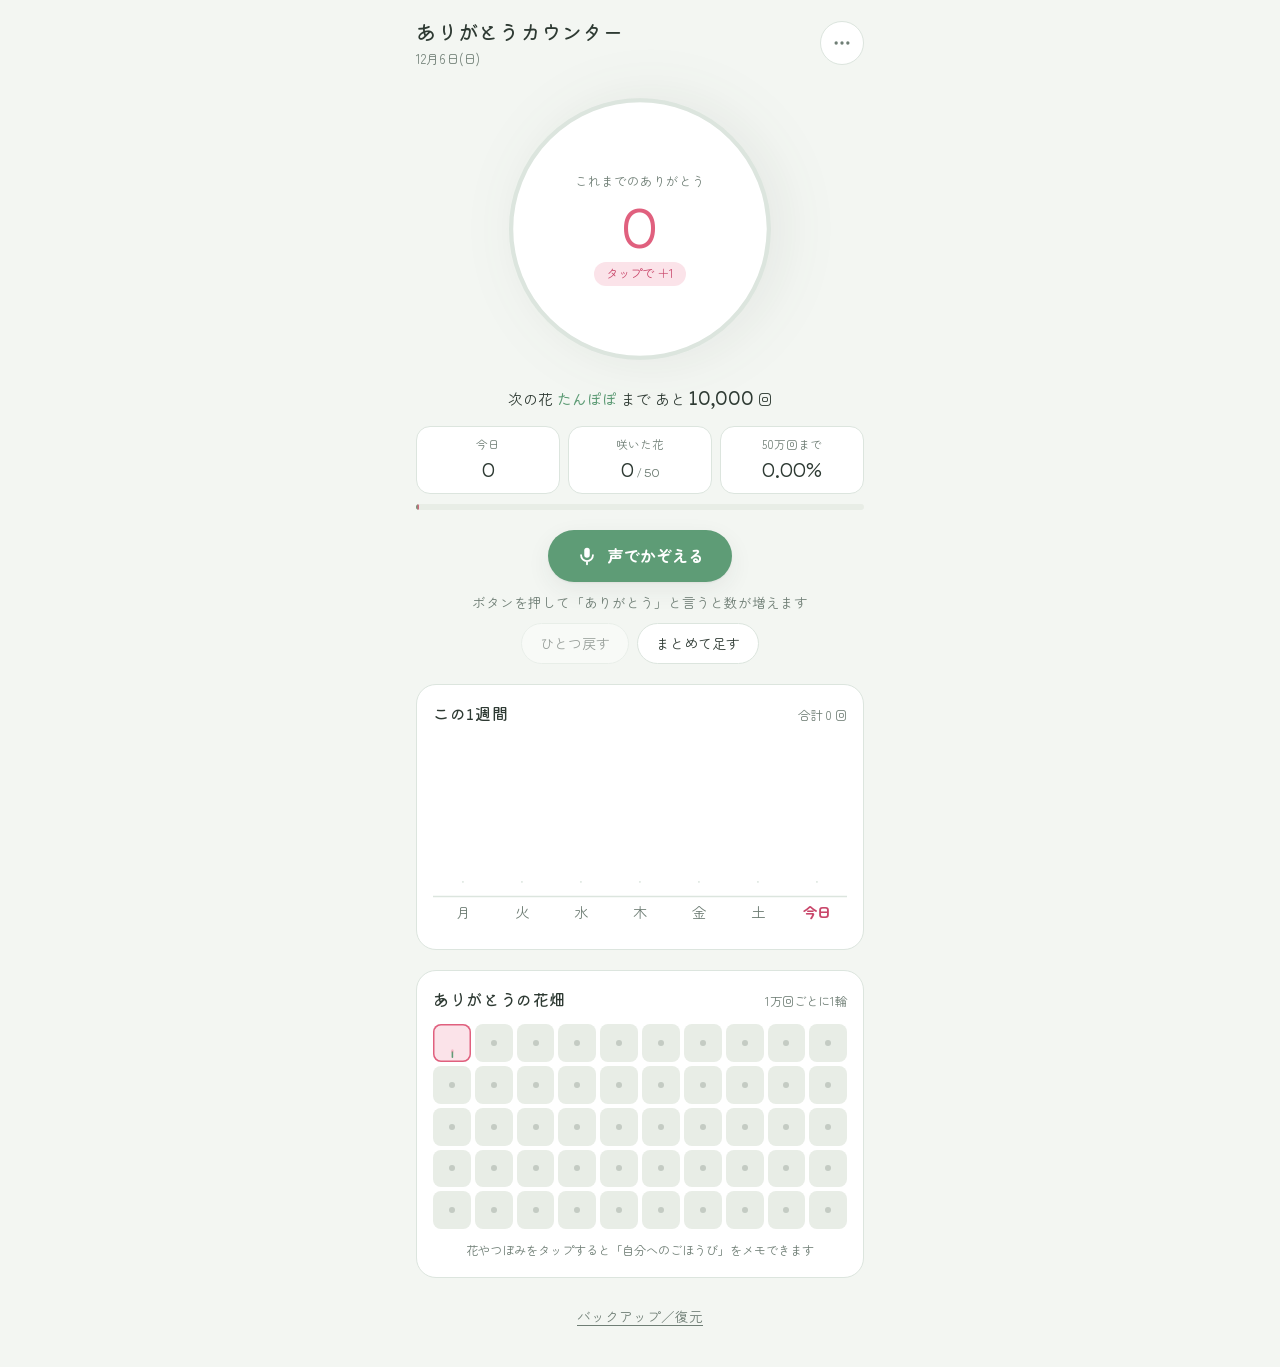
==== index.html @ 93143ad6 "ありがとうカウンター PWA を追加 Co-Authored-By: Claude Opus 5.5 <noreply@anthropic.com>" ====
<!doctype html>
<html lang="ja">
<head>
<meta charset="utf-8">
<meta name="viewport" content="width=device-width, initial-scale=1, viewport-fit=cover">
<title>ありがとうカウンター</title>
<meta name="description" content="「ありがとう」を声で数えて、50万回で50輪の花を咲かせるアプリ">
<meta name="theme-color" content="#F3F6F2" media="(prefers-color-scheme: light)">
<meta name="theme-color" content="#1C2420" media="(prefers-color-scheme: dark)">
<link rel="manifest" href="manifest.webmanifest">
<link rel="icon" href="icons/favicon-64.png" type="image/png">
<link rel="apple-touch-icon" href="icons/apple-touch-icon.png">
<meta name="apple-mobile-web-app-capable" content="yes">
<meta name="mobile-web-app-capable" content="yes">
<meta name="apple-mobile-web-app-title" content="ありがとう">
<meta name="apple-mobile-web-app-status-bar-style" content="default">
<link rel="preconnect" href="https://fonts.googleapis.com">
<link rel="preconnect" href="https://fonts.gstatic.com" crossorigin>
<link rel="stylesheet" href="https://fonts.googleapis.com/css2?family=Kiwi+Maru:wght@400;500&family=Zen+Maru+Gothic:wght@500;700&display=swap">
<link rel="stylesheet" href="styles.css">
<script type="module" src="js/main.js"></script>
</head>
<body>
<div class="app">
  <header class="top">
    <div>
      <h1>ありがとうカウンター</h1>
      <p class="date" id="date"></p>
    </div>
    <button class="icon-btn" id="menuBtn" type="button" aria-label="設定とバックアップ">
      <svg viewBox="0 0 24 24" aria-hidden="true"><circle cx="5" cy="12" r="2"/><circle cx="12" cy="12" r="2"/><circle cx="19" cy="12" r="2"/></svg>
    </button>
  </header>

  <!-- 合計：タップで +1。リングは次の花までの進み具合 -->
  <section class="hero">
    <button class="counter" id="tapBtn" type="button" aria-label="ありがとうを1回数える">
      <svg class="ring" viewBox="0 0 100 100" aria-hidden="true">
        <circle class="face" cx="50" cy="50" r="46"/>
        <circle class="prog" id="ringProg" cx="50" cy="50" r="46" pathLength="100" stroke-dasharray="100" stroke-dashoffset="100"/>
      </svg>
      <span class="inner">
        <span class="label">これまでのありがとう</span>
        <span class="num" id="total">0</span>
        <span class="tap-hint">タップで ＋1</span>
      </span>
    </button>

    <p class="next" id="nextText"></p>

    <dl class="stats">
      <div><dt>今日</dt><dd id="today">0</dd></div>
      <div><dt>咲いた花</dt><dd><span id="bloomed">0</span><small> / 50</small></dd></div>
      <div><dt>50万回まで</dt><dd id="goalPct">0%</dd></div>
    </dl>
    <div class="track" aria-hidden="true"><div class="fill" id="goalFill"></div></div>
  </section>

  <section class="voice">
    <button class="mic" id="micBtn" type="button" aria-pressed="false">
      <svg viewBox="0 0 24 24" aria-hidden="true"><rect x="9" y="3" width="6" height="11" rx="3"/><path d="M5.5 11a6.5 6.5 0 0 0 13 0M12 17.5V21" fill="none" stroke="currentColor" stroke-width="2" stroke-linecap="round"/></svg>
      <span id="micLabel">声でかぞえる</span>
    </button>
    <p class="heard" id="heard" aria-live="polite">ボタンを押して「ありがとう」と言うと数が増えます</p>
    <div class="actions">
      <button class="pill" id="undoBtn" type="button" disabled>ひとつ戻す</button>
      <button class="pill" id="bulkBtn" type="button">まとめて足す</button>
    </div>
  </section>

  <section class="card">
    <div class="card-head"><h2>この1週間</h2><span class="sub" id="weekSum"></span></div>
    <div class="week" id="week"></div>
  </section>

  <section class="card">
    <div class="card-head"><h2>ありがとうの花畑</h2><span class="sub">1万回ごとに1輪</span></div>
    <div class="garden" id="garden"></div>
    <p class="hint">花やつぼみをタップすると「自分へのごほうび」をメモできます</p>
  </section>

  <footer class="foot">
    <button class="link" id="backupLink" type="button">バックアップ／復元</button>
  </footer>
</div>

<!-- まとめて足す -->
<dialog id="bulkDialog" class="sheet">
  <form method="dialog" id="bulkForm">
    <h3>まとめて足す</h3>
    <p class="muted">ほかの場所で数えた分などを、今日の回数に足します。</p>
    <label class="field">
      <span>回数</span>
      <input id="bulkInput" type="number" inputmode="numeric" min="1" max="500000" step="1" placeholder="100" required>
    </label>
    <div class="chips">
      <button type="button" class="chip" data-add="10">+10</button>
      <button type="button" class="chip" data-add="50">+50</button>
      <button type="button" class="chip" data-add="100">+100</button>
      <button type="button" class="chip" data-add="1000">+1000</button>
    </div>
    <div class="dialog-actions">
      <button class="pill" value="cancel" formnovalidate>やめる</button>
      <button class="pill primary" value="ok">足す</button>
    </div>
  </form>
</dialog>

<!-- ごほうびメモ -->
<dialog id="rewardDialog" class="sheet">
  <form method="dialog" id="rewardForm">
    <div class="reward-art" id="rewardArt"></div>
    <h3 id="rewardTitle"></h3>
    <p class="muted" id="rewardSub"></p>
    <label class="field">
      <span>自分へのごほうび</span>
      <textarea id="rewardInput" rows="3" maxlength="200" placeholder="例：好きなケーキを買う／温泉に行く"></textarea>
    </label>
    <div class="dialog-actions">
      <button class="pill" value="cancel" formnovalidate>閉じる</button>
      <button class="pill primary" value="ok">保存</button>
    </div>
  </form>
</dialog>

<!-- 設定・バックアップ -->
<dialog id="menuDialog" class="sheet">
  <form method="dialog">
    <h3>設定とバックアップ</h3>
    <div class="toggles">
      <label class="toggle"><input type="checkbox" id="soundToggle"><span>お祝いの音</span></label>
      <label class="toggle"><input type="checkbox" id="vibrateToggle"><span>振動</span></label>
    </div>

    <h4>バックアップ</h4>
    <p class="muted">記録はこの端末の中だけに保存されています。機種変更やブラウザのデータ削除に備えて、ときどき保存しておくと安心です。</p>
    <div class="stack">
      <button type="button" class="pill" id="exportBtn">ファイルに保存</button>
      <button type="button" class="pill" id="copyBtn">文字でコピー</button>
    </div>

    <h4>復元</h4>
    <div class="stack">
      <label class="pill file-pill">ファイルから復元<input type="file" id="importFile" accept="application/json,.json"></label>
      <button type="button" class="pill" id="pasteToggle">文字を貼りつけて復元</button>
    </div>
    <div id="pasteBox" hidden>
      <textarea id="pasteInput" rows="4" class="mono" placeholder="コピーしたバックアップの文字を貼りつけ"></textarea>
      <button type="button" class="pill primary" id="pasteRestore">この内容で復元</button>
    </div>
    <p class="muted small" id="backupMsg" role="status"></p>

    <div class="dialog-actions">
      <button class="pill" value="close">閉じる</button>
    </div>
  </form>
</dialog>

<!-- お祝い -->
<div class="celebrate" id="celebrate" hidden>
  <canvas aria-hidden="true"></canvas>
  <div class="celebrate-card" role="dialog" aria-modal="true" aria-labelledby="celebrateTitle">
    <div class="celebrate-art" data-art></div>
    <p class="kicker" data-kicker></p>
    <p class="celebrate-title" id="celebrateTitle" data-title></p>
    <p class="celebrate-msg" data-message></p>
    <p class="celebrate-reward" data-reward hidden></p>
    <div class="dialog-actions center">
      <button class="pill" type="button" data-action hidden></button>
      <button class="pill primary" type="button" data-ok>うれしい！</button>
    </div>
  </div>
</div>

<div class="toast" id="toast" role="status" aria-live="polite"></div>
</body>
</html>
---- styles.css ----
:root {
  --bg: #F3F6F2; --surface: #FFFFFF; --fg: #2E3A33; --muted: #6F7E75;
  --accent: #E0607E; --accent-strong: #C9466A; --accent-soft: #FBE3E9;
  --leaf: #5E9C76; --line: #DCE5DE; --soil: #E8EDE6; --gold: #E8A93A;
  --shadow: 0 1px 2px rgba(46, 58, 51, .06), 0 8px 24px rgba(46, 58, 51, .07);
  --display: "Kiwi Maru", "Zen Maru Gothic", "Hiragino Maru Gothic ProN", sans-serif;
  --body: "Zen Maru Gothic", "Hiragino Maru Gothic ProN", "Hiragino Sans", "Noto Sans JP", sans-serif;
  color-scheme: light;
}
@media (prefers-color-scheme: dark) {
  :root:not([data-theme="light"]) {
    --bg: #1C2420; --surface: #26302A; --fg: #EAF1EC; --muted: #9DB0A4;
    --accent: #F28AA3; --accent-strong: #F6A3B7; --accent-soft: #4A2A33;
    --leaf: #86C39D; --line: #34413A; --soil: #2E3933; --gold: #F2C063;
    --shadow: 0 1px 2px rgba(0, 0, 0, .2), 0 8px 24px rgba(0, 0, 0, .25);
    color-scheme: dark;
  }
}

* { box-sizing: border-box; }
[hidden] { display: none !important; }
html { -webkit-text-size-adjust: 100%; }
body {
  margin: 0; background: var(--bg); color: var(--fg);
  font-family: var(--body); font-size: 15px; line-height: 1.6;
  -webkit-tap-highlight-color: transparent;
}
button { font: inherit; color: inherit; touch-action: manipulation; }
h1, h2, h3, h4 { font-family: var(--display); font-weight: 500; letter-spacing: .04em; margin: 0; }

.app {
  max-width: 480px; margin: 0 auto;
  display: flex; flex-direction: column; gap: 20px;
  padding: max(16px, env(safe-area-inset-top)) max(16px, env(safe-area-inset-right)) max(32px, env(safe-area-inset-bottom)) max(16px, env(safe-area-inset-left));
}

/* ヘッダー */
.top { display: flex; justify-content: space-between; align-items: center; gap: 12px; }
.top h1 { font-size: 1.25rem; }
.date { margin: 0; color: var(--muted); font-size: .82rem; }
.icon-btn {
  width: 44px; height: 44px; border-radius: 50%; border: 1px solid var(--line);
  background: var(--surface); display: grid; place-items: center; cursor: pointer;
}
.icon-btn svg { width: 20px; height: 20px; fill: var(--muted); }

/* 合計とタップ */
.hero { display: flex; flex-direction: column; align-items: center; gap: 14px; }
.counter {
  position: relative; width: min(280px, 78vw); aspect-ratio: 1; border: none; padding: 0;
  background: none; border-radius: 50%; cursor: pointer; user-select: none; -webkit-user-select: none;
  display: grid; place-items: center; transition: transform .12s ease;
}
.counter:active { transform: scale(.965); }
.counter:focus-visible { outline: 3px solid var(--accent); outline-offset: 4px; }
.ring { position: absolute; inset: 0; width: 100%; height: 100%; transform: rotate(-90deg); overflow: visible; }
.ring .face { fill: var(--surface); stroke: var(--line); stroke-width: 1.5; filter: drop-shadow(0 4px 10px rgba(46, 58, 51, .08)); }
.ring .prog { fill: none; stroke: var(--accent); stroke-width: 4.5; stroke-linecap: round; transition: stroke-dashoffset .5s ease; }
.inner { position: relative; display: flex; flex-direction: column; align-items: center; gap: 2px; }
.label { font-size: .78rem; color: var(--muted); letter-spacing: .08em; }
.num {
  font-family: var(--display); font-size: clamp(2.6rem, 13vw, 3.4rem); line-height: 1.15;
  color: var(--accent); font-variant-numeric: tabular-nums;
}
.num.pop { animation: pop .4s ease; }
@keyframes pop { 35% { transform: scale(1.12); } }
.tap-hint {
  margin-top: 4px; font-size: .78rem; color: var(--accent-strong);
  background: var(--accent-soft); border-radius: 999px; padding: 2px 12px;
}
.float-up {
  position: absolute; top: 28%; transform: translateX(-50%); pointer-events: none;
  font-family: var(--display); color: var(--accent); font-size: 1.05rem; white-space: nowrap;
  animation: floatUp 1.1s ease-out forwards;
}
@keyframes floatUp { from { opacity: 1; translate: 0 0; } to { opacity: 0; translate: 0 -80px; } }

.next { margin: 0; text-align: center; font-size: .92rem; text-wrap: balance; }
.next b { font-family: var(--display); font-weight: 500; font-size: 1.15rem; font-variant-numeric: tabular-nums; }
.flower-name { font-family: var(--display); color: var(--leaf); }

.stats { width: 100%; margin: 0; display: grid; grid-template-columns: repeat(3, 1fr); gap: 8px; }
.stats div {
  background: var(--surface); border: 1px solid var(--line); border-radius: 14px;
  padding: 8px 6px; text-align: center;
}
.stats dt { font-size: .72rem; color: var(--muted); }
.stats dd { margin: 0; font-family: var(--display); font-size: 1.2rem; font-variant-numeric: tabular-nums; }
.stats small { font-size: .75rem; color: var(--muted); }
.track { width: 100%; height: 6px; border-radius: 99px; background: var(--soil); overflow: hidden; margin-top: -4px; }
.fill { height: 100%; min-width: 3px; border-radius: 99px; background: linear-gradient(90deg, var(--leaf), var(--accent)); transition: width .5s ease; }

/* 声 */
.voice { display: flex; flex-direction: column; align-items: center; gap: 10px; }
.mic {
  display: inline-flex; align-items: center; gap: 10px; min-height: 52px;
  border: none; border-radius: 999px; padding: 12px 28px; cursor: pointer;
  background: var(--leaf); color: #fff; font-weight: 700; font-size: 1rem;
  box-shadow: var(--shadow);
}
.mic svg { width: 22px; height: 22px; fill: currentColor; }
.mic.on { background: var(--accent); animation: breathe 1.8s ease-in-out infinite; }
.mic:disabled { opacity: .5; cursor: default; }
.mic:focus-visible { outline: 3px solid var(--accent); outline-offset: 3px; }
@keyframes breathe { 50% { box-shadow: 0 0 0 10px color-mix(in srgb, var(--accent) 18%, transparent); } }
.heard {
  margin: 0; min-height: 1.6em; max-width: 100%; text-align: center;
  font-size: .85rem; color: var(--muted); overflow-wrap: anywhere;
}
.heard.interim { opacity: .6; }

.actions { display: flex; gap: 8px; flex-wrap: wrap; justify-content: center; }
.pill {
  min-height: 40px; border: 1px solid var(--line); background: var(--surface);
  border-radius: 999px; padding: 8px 18px; cursor: pointer; font-size: .88rem;
  display: inline-flex; align-items: center; justify-content: center; gap: 6px;
}
.pill:disabled { opacity: .45; cursor: default; }
.pill.primary { background: var(--accent); border-color: var(--accent); color: #fff; font-weight: 700; }
.pill:focus-visible, .chip:focus-visible, .plot:focus-visible, .link:focus-visible { outline: 2px solid var(--accent); outline-offset: 2px; }

/* カード */
.card {
  background: var(--surface); border: 1px solid var(--line); border-radius: 20px;
  padding: 16px; display: flex; flex-direction: column; gap: 12px;
}
.card-head { display: flex; justify-content: space-between; align-items: baseline; gap: 8px; flex-wrap: wrap; }
.card-head h2 { font-size: 1rem; }
.sub { font-size: .78rem; color: var(--muted); }
.hint { margin: 0; font-size: .76rem; color: var(--muted); text-align: center; }

/* 週グラフ */
.week svg { display: block; width: 100%; height: auto; }
.week .axis { stroke: var(--line); }
.week .bar { fill: var(--leaf); opacity: .85; }
.week .bar.today { fill: var(--accent); opacity: 1; }
.week text { font-family: var(--body); font-size: 11px; fill: var(--muted); }
.week .val { fill: var(--fg); font-variant-numeric: tabular-nums; }
.week .val.zero { fill: var(--line); }
.week .day.today { fill: var(--accent-strong); font-weight: 700; }

/* 花畑 */
.garden { display: grid; grid-template-columns: repeat(10, 1fr); gap: 4px; }
.plot {
  position: relative; aspect-ratio: 1; padding: 0; border: none; border-radius: 8px;
  background: var(--soil); cursor: pointer; display: grid; place-items: center;
}
.plot svg { width: 92%; height: 92%; }
.plot.seed::before { content: ""; width: 16%; height: 16%; border-radius: 50%; background: var(--muted); opacity: .3; }
.plot.next { background: var(--accent-soft); box-shadow: inset 0 0 0 1.5px var(--accent); }
.plot.bloom { background: transparent; }
.plot.bloom svg { animation: bloomIn .6s cubic-bezier(.3, 1.5, .5, 1) both; }
.plot.memo::after {
  content: ""; position: absolute; top: 2px; right: 2px; width: 6px; height: 6px;
  border-radius: 50%; background: var(--gold); box-shadow: 0 0 0 1.5px var(--surface);
}
@keyframes bloomIn { from { transform: scale(.2) rotate(-40deg); opacity: 0; } }

.foot { display: flex; justify-content: center; }
.link { background: none; border: none; color: var(--muted); text-decoration: underline; text-underline-offset: 3px; font-size: .85rem; cursor: pointer; padding: 8px; }

/* ダイアログ */
.sheet {
  width: min(420px, calc(100vw - 32px)); max-height: calc(100dvh - 32px);
  border: none; border-radius: 22px; padding: 22px 20px; background: var(--surface); color: var(--fg);
  box-shadow: 0 20px 60px rgba(0, 0, 0, .25);
}
.sheet::backdrop { background: rgba(20, 30, 25, .45); }
.sheet form { display: flex; flex-direction: column; gap: 12px; }
.sheet h3 { font-size: 1.1rem; }
.sheet h4 { font-size: .92rem; margin-top: 6px; }
.muted { margin: 0; color: var(--muted); font-size: .84rem; }
.small { font-size: .78rem; }
.field { display: flex; flex-direction: column; gap: 4px; font-size: .82rem; color: var(--muted); }
.field input, .field textarea, #pasteInput {
  font: inherit; font-size: 1rem; color: var(--fg); background: var(--bg);
  border: 1px solid var(--line); border-radius: 12px; padding: 10px 12px; width: 100%;
}
.field textarea, #pasteInput { resize: vertical; }
.mono { font-family: ui-monospace, Menlo, monospace !important; font-size: .75rem !important; }
.chips { display: flex; gap: 6px; flex-wrap: wrap; }
.chip { border: 1px solid var(--line); background: var(--bg); border-radius: 999px; padding: 6px 14px; cursor: pointer; font-size: .85rem; }
.dialog-actions { display: flex; justify-content: flex-end; gap: 8px; flex-wrap: wrap; margin-top: 4px; }
.dialog-actions.center { justify-content: center; }
.stack { display: flex; gap: 8px; flex-wrap: wrap; }
#pasteBox { display: flex; flex-direction: column; gap: 8px; align-items: flex-start; }
.file-pill { position: relative; overflow: hidden; }
.file-pill input { position: absolute; inset: 0; opacity: 0; cursor: pointer; }
.toggles { display: flex; flex-direction: column; gap: 6px; }
.toggle { display: flex; align-items: center; gap: 10px; font-size: .92rem; cursor: pointer; }
.toggle input { width: 20px; height: 20px; accent-color: var(--accent); }
.reward-art { display: grid; place-items: center; }
.reward-art svg { width: 84px; height: 84px; }

/* お祝い */
.celebrate {
  position: fixed; inset: 0; z-index: 50; display: grid; place-items: center;
  padding: 16px; background: rgba(20, 30, 25, .55); opacity: 0; transition: opacity .3s ease;
}
.celebrate.show { opacity: 1; }
.celebrate canvas { position: absolute; inset: 0; width: 100%; height: 100%; pointer-events: none; }
.celebrate-card {
  position: relative; width: min(360px, 100%); background: var(--surface); border-radius: 26px;
  padding: 26px 22px 20px; text-align: center; display: flex; flex-direction: column; align-items: center; gap: 6px;
  box-shadow: 0 24px 70px rgba(0, 0, 0, .3); animation: rise .55s cubic-bezier(.2, 1.3, .4, 1) both;
}
.celebrate[data-level="grand"] .celebrate-card { background: linear-gradient(180deg, var(--accent-soft), var(--surface) 55%); }
@keyframes rise { from { transform: translateY(40px) scale(.85); opacity: 0; } }
.celebrate-art svg { width: 110px; height: 110px; }
.celebrate[data-level="small"] .celebrate-art svg { width: 84px; height: 84px; }
.celebrate[data-level="grand"] .celebrate-art svg { width: 150px; height: 150px; }
.spin { animation: spin 14s linear infinite; }
@keyframes spin { to { transform: rotate(360deg); } }
.kicker { margin: 4px 0 0; font-size: .8rem; color: var(--muted); letter-spacing: .1em; }
.celebrate-title { margin: 0; font-family: var(--display); font-size: 1.45rem; color: var(--accent); line-height: 1.35; text-wrap: balance; }
.celebrate-msg { margin: 0; font-size: .92rem; text-wrap: pretty; }
.celebrate-reward {
  margin: 6px 0 0; width: 100%; background: var(--accent-soft); border-radius: 12px;
  padding: 8px 12px; font-size: .9rem; overflow-wrap: anywhere;
}

/* トースト */
.toast {
  position: fixed; left: 50%; bottom: max(24px, env(safe-area-inset-bottom)); z-index: 60;
  translate: -50% 20px; opacity: 0; pointer-events: none; transition: opacity .25s, translate .25s;
  background: var(--fg); color: var(--bg); border-radius: 999px; padding: 10px 20px; font-size: .88rem;
  width: max-content; max-width: calc(100vw - 32px); text-align: center;
}
.toast.show { opacity: 1; translate: -50% 0; }

@media (prefers-reduced-motion: reduce) {
  *, *::before, *::after { animation: none !important; transition: none !important; }
}
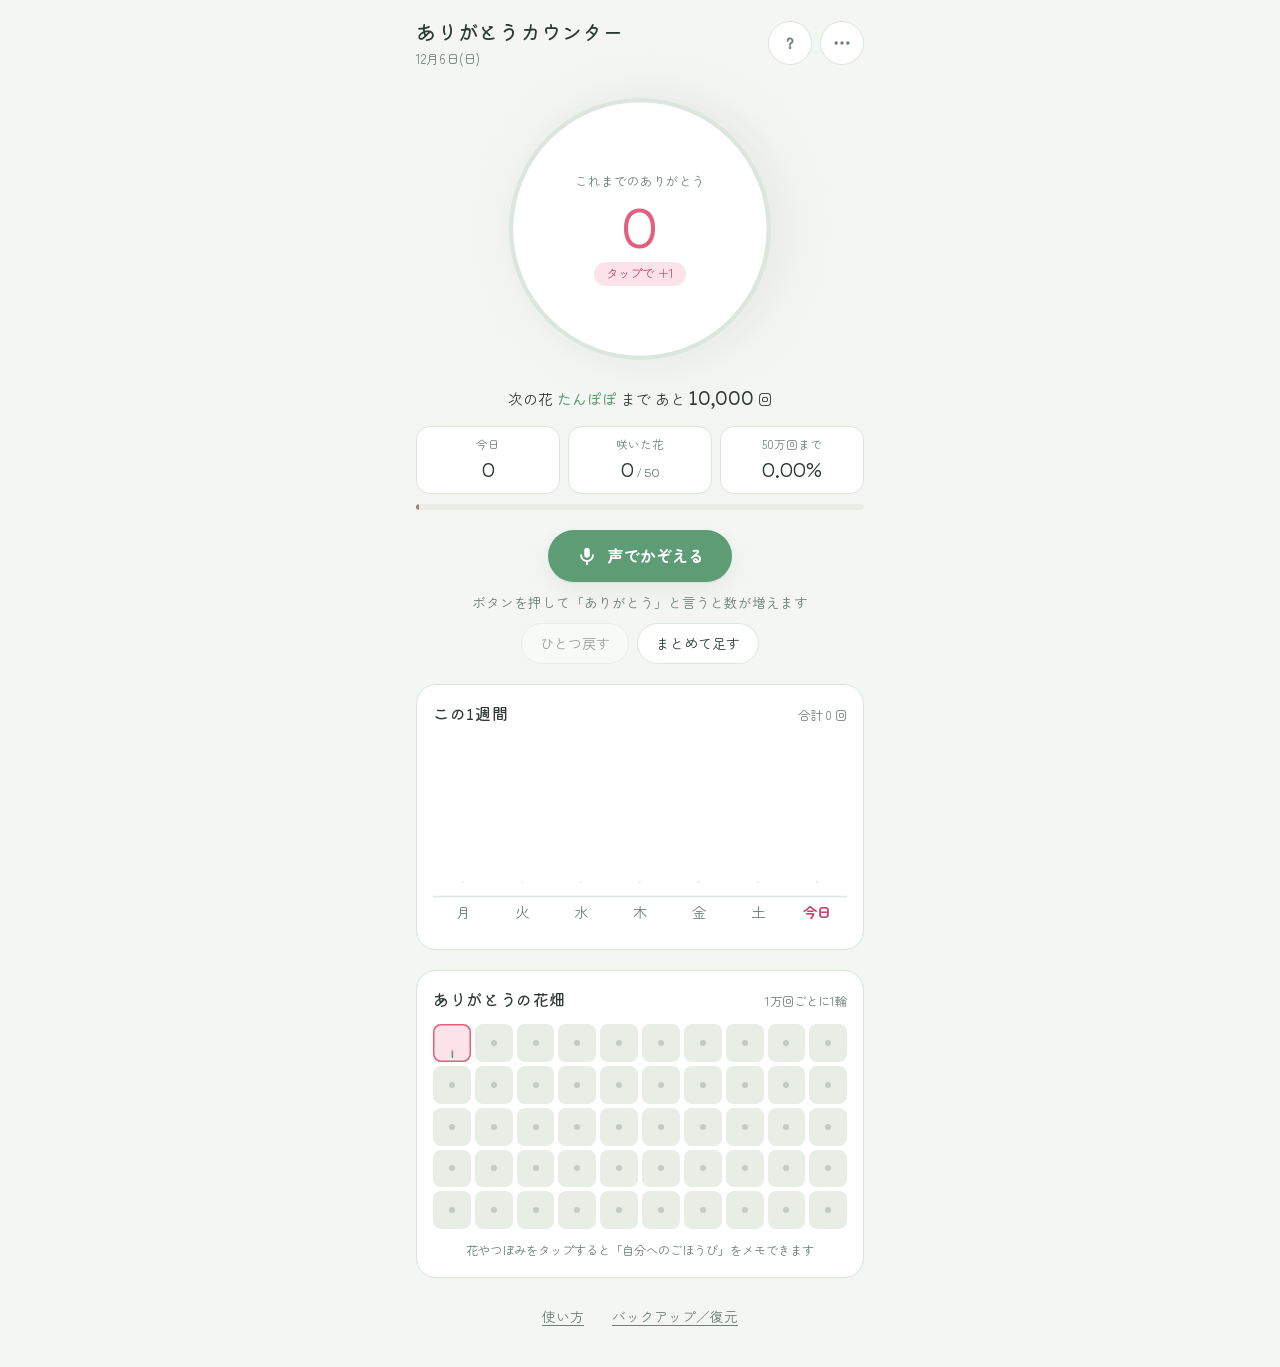
==== commit 0399e5ec: "使い方の説明書ページを追加 ヘッダーの「？」とフッターから開ける。オフラインでも読めるよう Service Worker のキャッシュに加え、ページごとにキャッシュを返すよう修正。  Co-Autho" ====
--- a/index.html
+++ b/index.html
@@ -27,9 +27,14 @@
       <h1>ありがとうカウンター</h1>
       <p class="date" id="date"></p>
     </div>
-    <button class="icon-btn" id="menuBtn" type="button" aria-label="設定とバックアップ">
-      <svg viewBox="0 0 24 24" aria-hidden="true"><circle cx="5" cy="12" r="2"/><circle cx="12" cy="12" r="2"/><circle cx="19" cy="12" r="2"/></svg>
-    </button>
+    <div class="top-actions">
+      <a class="icon-btn" href="help.html" aria-label="使い方">
+        <svg viewBox="0 0 24 24" aria-hidden="true" class="stroke"><path d="M9.2 9.3a2.9 2.9 0 1 1 4 2.7c-.8.4-1.2 1-1.2 1.8v.6"/><circle cx="12" cy="17.6" r=".6"/></svg>
+      </a>
+      <button class="icon-btn" id="menuBtn" type="button" aria-label="設定とバックアップ">
+        <svg viewBox="0 0 24 24" aria-hidden="true"><circle cx="5" cy="12" r="2"/><circle cx="12" cy="12" r="2"/><circle cx="19" cy="12" r="2"/></svg>
+      </button>
+    </div>
   </header>
 
   <!-- 合計：タップで +1。リングは次の花までの進み具合 -->
@@ -80,6 +85,7 @@
   </section>
 
   <footer class="foot">
+    <a class="link" href="help.html">使い方</a>
     <button class="link" id="backupLink" type="button">バックアップ／復元</button>
   </footer>
 </div>
@@ -150,6 +156,22 @@
     </div>
     <p class="muted small" id="backupMsg" role="status"></p>
 
+    <h4>リセット</h4>
+    <p class="muted">数をゼロに戻して、はじめから数えなおします。</p>
+    <div class="stack">
+      <button type="button" class="pill danger-outline" id="resetToggle">数をゼロに戻す…</button>
+      <button type="button" class="pill" id="undoResetBtn" hidden></button>
+    </div>
+    <div class="danger-box" id="resetBox" hidden>
+      <p class="danger-text" id="resetSummary"></p>
+      <label class="toggle"><input type="checkbox" id="keepRewards" checked><span>ごほうびメモは残す</span></label>
+      <div class="stack">
+        <button type="button" class="pill danger" id="resetConfirm">ゼロに戻す</button>
+        <button type="button" class="pill" id="resetCancel">やめる</button>
+      </div>
+    </div>
+    <p class="muted small" id="resetMsg" role="status"></p>
+
     <div class="dialog-actions">
       <button class="pill" value="close">閉じる</button>
     </div>
--- a/styles.css
+++ b/styles.css
@@ -1,7 +1,7 @@
 :root {
   --bg: #F3F6F2; --surface: #FFFFFF; --fg: #2E3A33; --muted: #6F7E75;
   --accent: #E0607E; --accent-strong: #C9466A; --accent-soft: #FBE3E9;
-  --leaf: #5E9C76; --line: #DCE5DE; --soil: #E8EDE6; --gold: #E8A93A;
+  --leaf: #5E9C76; --line: #DCE5DE; --soil: #E8EDE6; --gold: #E8A93A; --danger: #C0392B;
   --shadow: 0 1px 2px rgba(46, 58, 51, .06), 0 8px 24px rgba(46, 58, 51, .07);
   --display: "Kiwi Maru", "Zen Maru Gothic", "Hiragino Maru Gothic ProN", sans-serif;
   --body: "Zen Maru Gothic", "Hiragino Maru Gothic ProN", "Hiragino Sans", "Noto Sans JP", sans-serif;
@@ -11,7 +11,7 @@
   :root:not([data-theme="light"]) {
     --bg: #1C2420; --surface: #26302A; --fg: #EAF1EC; --muted: #9DB0A4;
     --accent: #F28AA3; --accent-strong: #F6A3B7; --accent-soft: #4A2A33;
-    --leaf: #86C39D; --line: #34413A; --soil: #2E3933; --gold: #F2C063;
+    --leaf: #86C39D; --line: #34413A; --soil: #2E3933; --gold: #F2C063; --danger: #F07A6A;
     --shadow: 0 1px 2px rgba(0, 0, 0, .2), 0 8px 24px rgba(0, 0, 0, .25);
     color-scheme: dark;
   }
@@ -43,6 +43,8 @@
   background: var(--surface); display: grid; place-items: center; cursor: pointer;
 }
 .icon-btn svg { width: 20px; height: 20px; fill: var(--muted); }
+.icon-btn svg.stroke { fill: none; stroke: var(--muted); stroke-width: 2.2; stroke-linecap: round; }
+.top-actions { display: flex; gap: 8px; }
 
 /* 合計とタップ */
 .hero { display: flex; flex-direction: column; align-items: center; gap: 14px; }
@@ -156,7 +158,7 @@
 }
 @keyframes bloomIn { from { transform: scale(.2) rotate(-40deg); opacity: 0; } }
 
-.foot { display: flex; justify-content: center; }
+.foot { display: flex; justify-content: center; gap: 12px; }
 .link { background: none; border: none; color: var(--muted); text-decoration: underline; text-underline-offset: 3px; font-size: .85rem; cursor: pointer; padding: 8px; }
 
 /* ダイアログ */
@@ -189,6 +191,13 @@
 .toggles { display: flex; flex-direction: column; gap: 6px; }
 .toggle { display: flex; align-items: center; gap: 10px; font-size: .92rem; cursor: pointer; }
 .toggle input { width: 20px; height: 20px; accent-color: var(--accent); }
+.pill.danger-outline { color: var(--danger); border-color: color-mix(in srgb, var(--danger) 45%, var(--line)); }
+.pill.danger { background: var(--danger); border-color: var(--danger); color: #fff; font-weight: 700; }
+.danger-box {
+  display: flex; flex-direction: column; gap: 10px; padding: 12px 14px; border-radius: 14px;
+  background: color-mix(in srgb, var(--danger) 9%, var(--surface)); border: 1px solid color-mix(in srgb, var(--danger) 30%, var(--line));
+}
+.danger-text { margin: 0; font-size: .86rem; }
 .reward-art { display: grid; place-items: center; }
 .reward-art svg { width: 84px; height: 84px; }
 
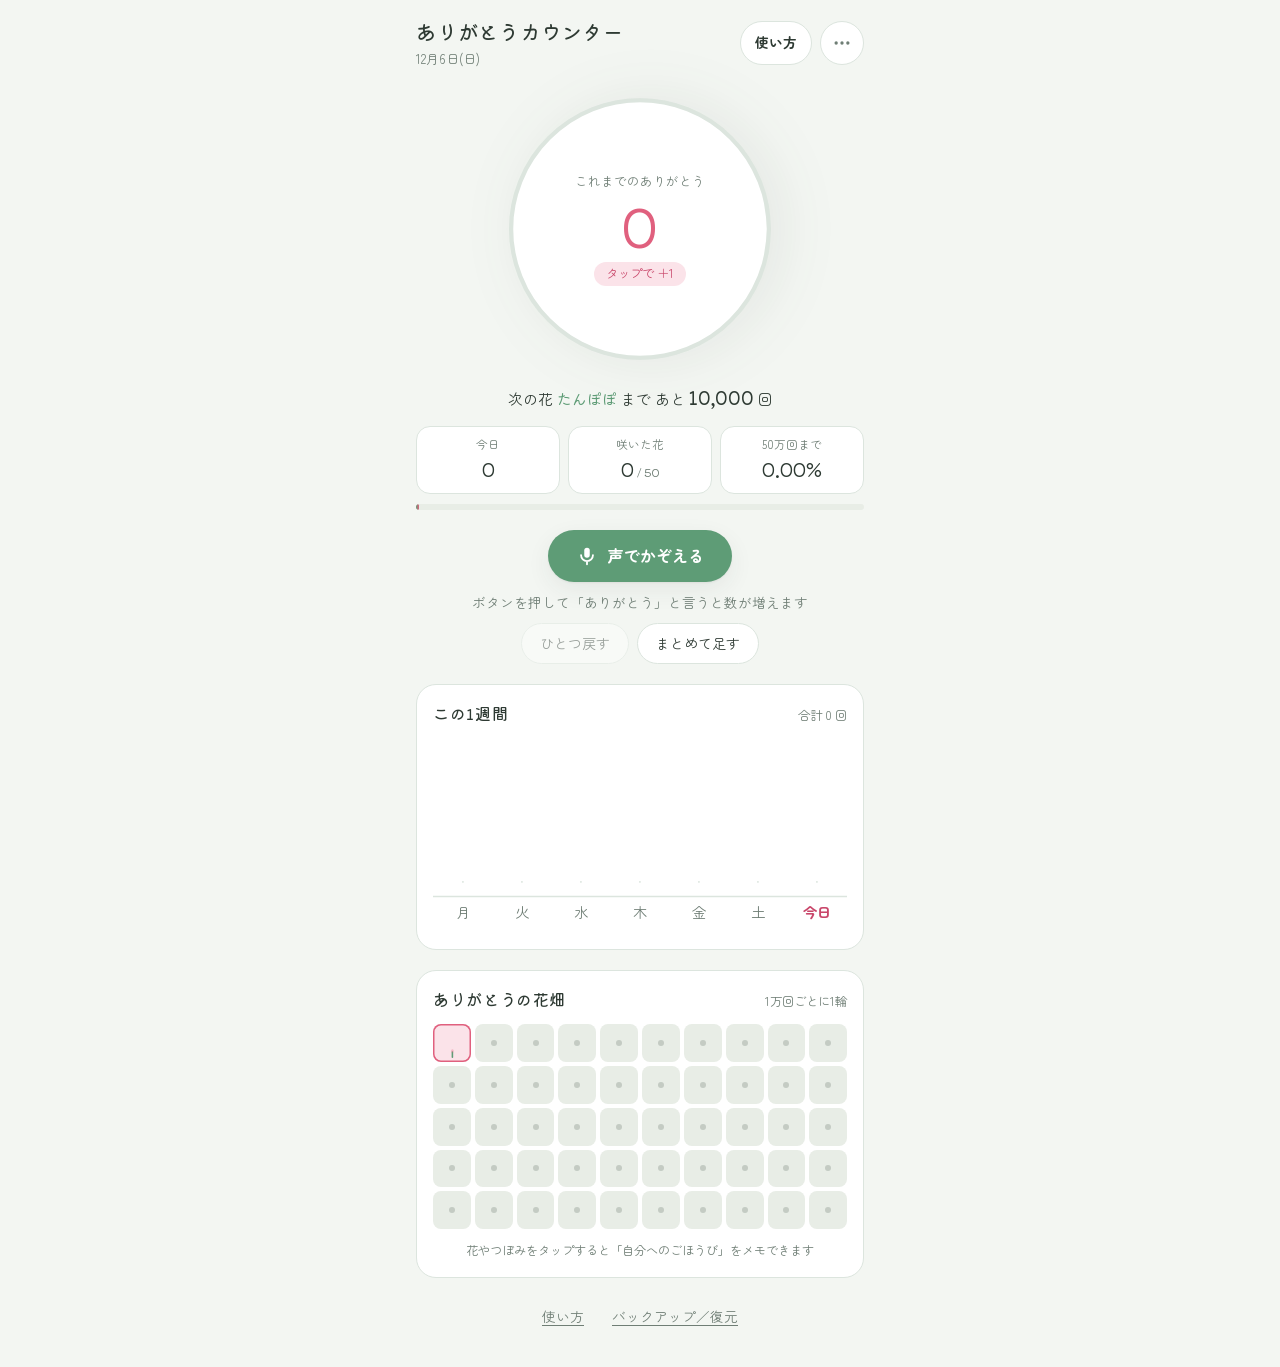
==== commit bd010011: "ヘッダーの「？」を「使い方」ボタンに変更 狭い画面でもタイトルが折り返さないよう文字サイズを調整。  Co-Authored-By: Claude Opus 5.5 <noreply@anthropi" ====
--- a/index.html
+++ b/index.html
@@ -28,9 +28,7 @@
       <p class="date" id="date"></p>
     </div>
     <div class="top-actions">
-      <a class="icon-btn" href="help.html" aria-label="使い方">
-        <svg viewBox="0 0 24 24" aria-hidden="true" class="stroke"><path d="M9.2 9.3a2.9 2.9 0 1 1 4 2.7c-.8.4-1.2 1-1.2 1.8v.6"/><circle cx="12" cy="17.6" r=".6"/></svg>
-      </a>
+      <a class="help-btn" href="help.html">使い方</a>
       <button class="icon-btn" id="menuBtn" type="button" aria-label="設定とバックアップ">
         <svg viewBox="0 0 24 24" aria-hidden="true"><circle cx="5" cy="12" r="2"/><circle cx="12" cy="12" r="2"/><circle cx="19" cy="12" r="2"/></svg>
       </button>
--- a/styles.css
+++ b/styles.css
@@ -36,15 +36,20 @@
 
 /* ヘッダー */
 .top { display: flex; justify-content: space-between; align-items: center; gap: 12px; }
-.top h1 { font-size: 1.25rem; }
+.top h1 { font-size: clamp(1rem, 4.6vw, 1.25rem); white-space: nowrap; }
 .date { margin: 0; color: var(--muted); font-size: .82rem; }
 .icon-btn {
   width: 44px; height: 44px; border-radius: 50%; border: 1px solid var(--line);
   background: var(--surface); display: grid; place-items: center; cursor: pointer;
 }
 .icon-btn svg { width: 20px; height: 20px; fill: var(--muted); }
-.icon-btn svg.stroke { fill: none; stroke: var(--muted); stroke-width: 2.2; stroke-linecap: round; }
-.top-actions { display: flex; gap: 8px; }
+.top-actions { display: flex; gap: 8px; flex: none; }
+.help-btn {
+  height: 44px; padding: 0 14px; border-radius: 999px; border: 1px solid var(--line);
+  background: var(--surface); color: var(--fg); text-decoration: none; font-size: .85rem; font-weight: 700;
+  display: inline-flex; align-items: center; white-space: nowrap;
+}
+.help-btn:focus-visible, .icon-btn:focus-visible { outline: 2px solid var(--accent); outline-offset: 2px; }
 
 /* 合計とタップ */
 .hero { display: flex; flex-direction: column; align-items: center; gap: 14px; }
